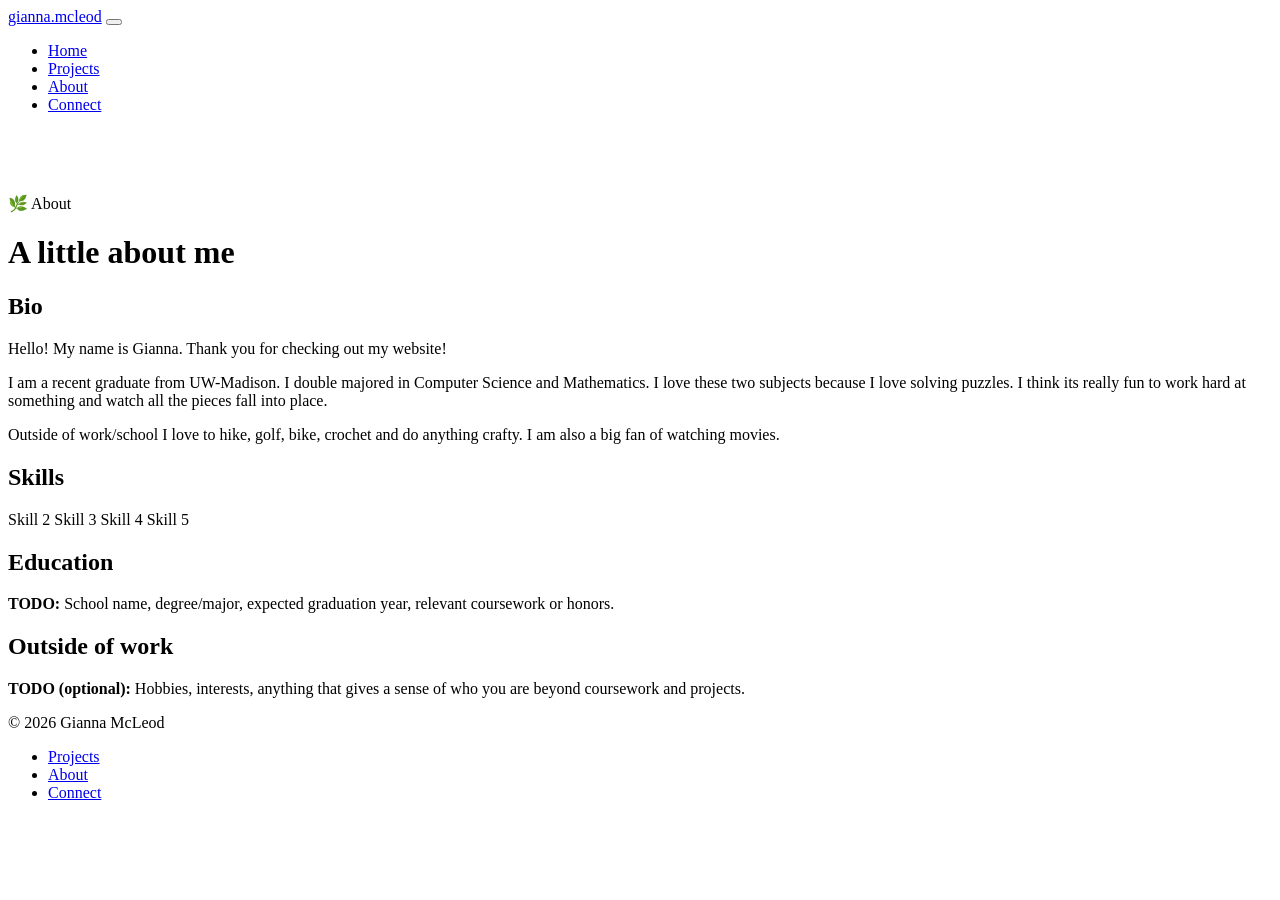
==== about.html @ e1f80352 "Rename About.html to about.html" ====
<!DOCTYPE html>
<html lang="en">
<head>
  <meta charset="UTF-8" />
  <meta name="viewport" content="width=device-width, initial-scale=1.0" />
  <title>About — Gianna McLeod</title>
  <link rel="stylesheet" href="styles.css" />
</head>
<body>

  <nav class="site-nav">
    <div class="nav-inner">
      <a href="index.html" class="nav-logo"><span class="dot"></span>gianna.mcleod</a>
      <button class="nav-toggle" aria-label="Toggle navigation"><span></span></button>
      <ul class="nav-links">
        <li><a href="index.html">Home</a></li>
        <li><a href="projects.html">Projects</a></li>
        <li><a href="about.html" aria-current="page">About</a></li>
        <li><a href="connect.html">Connect</a></li>
      </ul>
    </div>
  </nav>

  <main>
    <div class="wrap">

      <header class="tight" style="padding-top: 48px;">
        <p class="eyebrow">🌿 About</p>
        <h1>A little about me</h1>
      </header>
      <section class="tight prose">
        <h2>Bio</h2>
        <div class="placeholder-block">
          <p>Hello! My name is Gianna. Thank you for checking out my website!</p>
          <p>I am a recent graduate from UW-Madison. I double majored in Computer Science and Mathematics. 
          I love these two subjects because I love solving puzzles. I think its really fun to work hard
          at something and watch all the pieces fall into place.</p>
          <p>Outside of work/school I love to hike, golf, bike, crochet and do anything crafty. I am also 
          a big fan of watching movies.</p>
        </div>
      </section>
      <section class="tight">
        <h2>Skills</h2>
        <div class="skills-grid">
          <span class="skill-chip"></span>
          <span class="skill-chip">Skill 2</span>
          <span class="skill-chip">Skill 3</span>
          <span class="skill-chip">Skill 4</span>
          <span class="skill-chip">Skill 5</span>
        </div>
      </section>

      <!-- ============================================================
           EDUCATION
           Replace with your actual program, expected graduation, etc.
           ============================================================ -->
      <section class="tight prose">
        <h2>Education</h2>
        <div class="placeholder-block">
          <strong>TODO:</strong> School name, degree/major, expected graduation year,
          relevant coursework or honors.
        </div>
      </section>

      <!-- ============================================================
           INTERESTS / OUTSIDE OF WORK
           Optional section — delete if you don't want it.
           ============================================================ -->
      <section class="tight prose">
        <h2>Outside of work</h2>
        <div class="placeholder-block">
          <strong>TODO (optional):</strong> Hobbies, interests, anything that gives a
          sense of who you are beyond coursework and projects.
        </div>
      </section>

    </div>
  </main>

  <footer>
    <div class="wrap-wide">
      <p>&copy; 2026 Gianna McLeod</p>
      <ul class="footer-links">
        <li><a href="projects.html">Projects</a></li>
        <li><a href="about.html">About</a></li>
        <li><a href="connect.html">Connect</a></li>
      </ul>
    </div>
  </footer>

  <script src="script.js"></script>
</body>
</html>
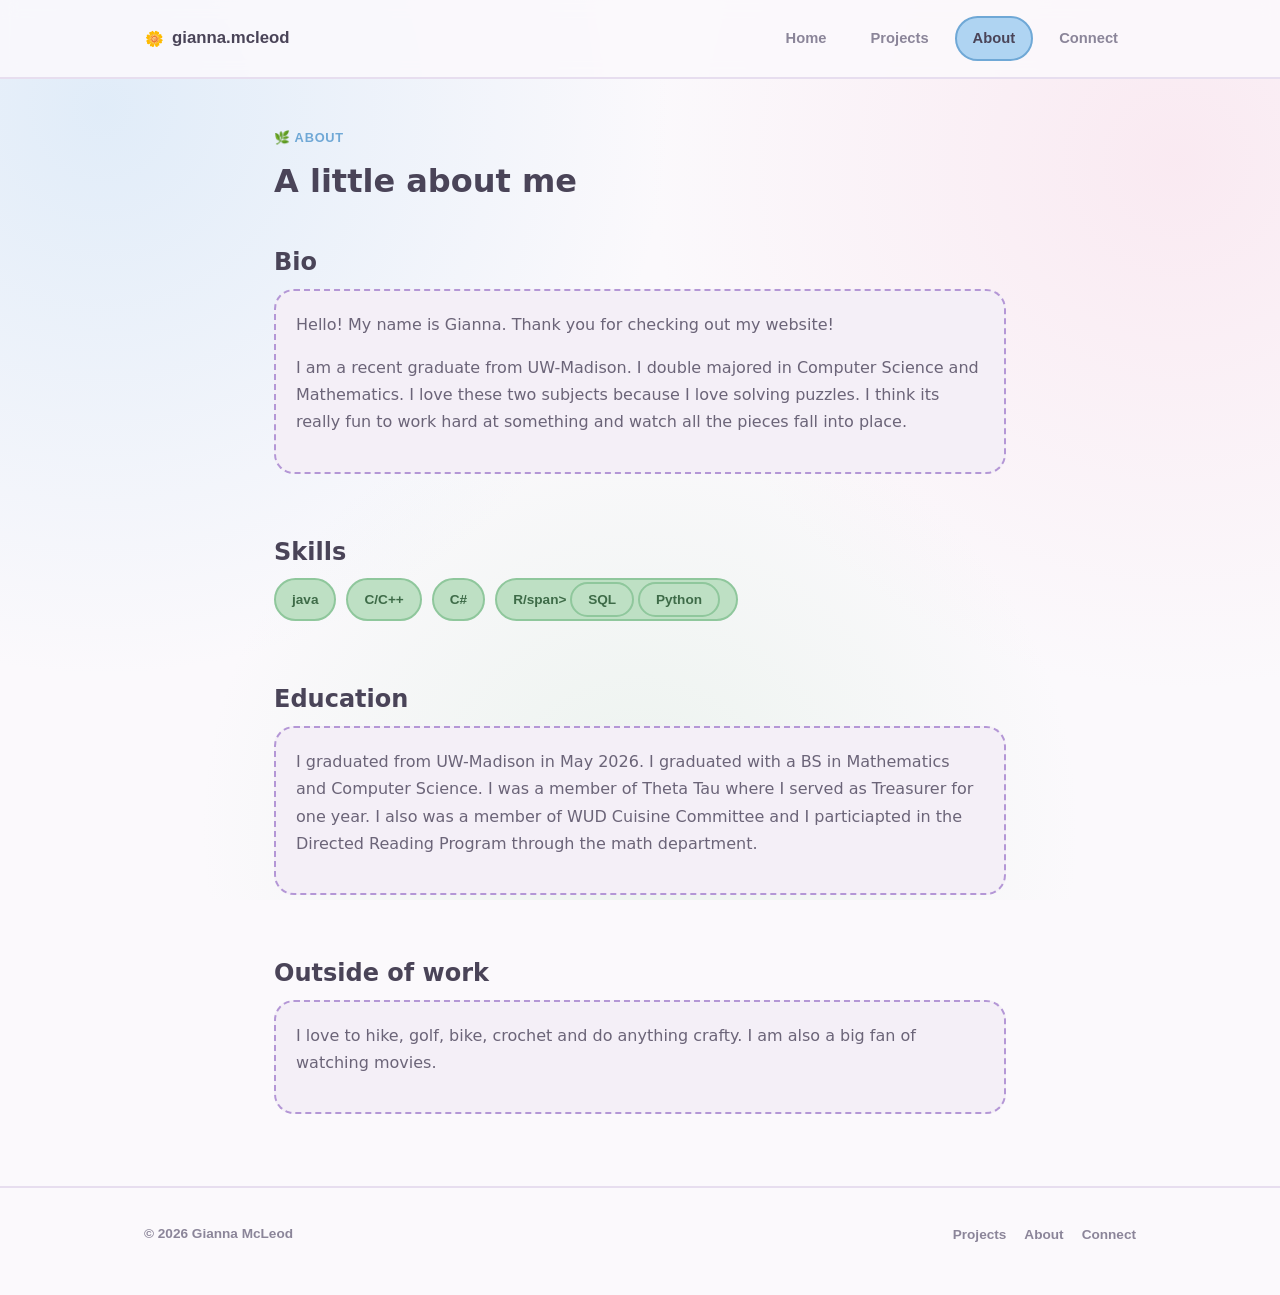
==== commit ad6a6819: "Update about.html" ====
--- a/about.html
+++ b/about.html
@@ -35,42 +35,32 @@
           <p>I am a recent graduate from UW-Madison. I double majored in Computer Science and Mathematics. 
           I love these two subjects because I love solving puzzles. I think its really fun to work hard
           at something and watch all the pieces fall into place.</p>
-          <p>Outside of work/school I love to hike, golf, bike, crochet and do anything crafty. I am also 
-          a big fan of watching movies.</p>
         </div>
       </section>
       <section class="tight">
         <h2>Skills</h2>
         <div class="skills-grid">
-          <span class="skill-chip"></span>
-          <span class="skill-chip">Skill 2</span>
-          <span class="skill-chip">Skill 3</span>
-          <span class="skill-chip">Skill 4</span>
-          <span class="skill-chip">Skill 5</span>
+          <span class="skill-chip">java</span>
+          <span class="skill-chip">C/C++</span>
+          <span class="skill-chip">C#</span>
+          <span class="skill-chip">R/span>
+          <span class="skill-chip">SQL</span>
+          <span class="skill-chip">Python</span>
         </div>
       </section>
-
-      <!-- ============================================================
-           EDUCATION
-           Replace with your actual program, expected graduation, etc.
-           ============================================================ -->
       <section class="tight prose">
         <h2>Education</h2>
         <div class="placeholder-block">
-          <strong>TODO:</strong> School name, degree/major, expected graduation year,
-          relevant coursework or honors.
+          <p>I graduated from UW-Madison in May 2026. I graduated with a BS in Mathematics and Computer Science.
+          I was a member of Theta Tau where I served as Treasurer for one year. I also was a member of 
+          WUD Cuisine Committee and I particiapted in the Directed Reading Program through the math department. </p>
         </div>
       </section>
-
-      <!-- ============================================================
-           INTERESTS / OUTSIDE OF WORK
-           Optional section — delete if you don't want it.
-           ============================================================ -->
+      
       <section class="tight prose">
         <h2>Outside of work</h2>
         <div class="placeholder-block">
-          <strong>TODO (optional):</strong> Hobbies, interests, anything that gives a
-          sense of who you are beyond coursework and projects.
+          <p>I love to hike, golf, bike, crochet and do anything crafty. I am also a big fan of watching movies.</p>
         </div>
       </section>
 
--- a/styles.css
+++ b/styles.css
@@ -0,0 +1,563 @@
+/* ============================================================
+   Design tokens — Wildflower Field
+   Palette: sky, blush, lilac, buttercup, sage, ink (soft, never true black)
+   Type: Fredoka (display, rounded + cute) / Quicksand (body + utility)
+   ============================================================ */
+
+@import url('https://fonts.googleapis.com/css2?family=Fredoka:wght@400;500;600;700&family=Quicksand:wght@400;500;600;700&display=swap');
+
+:root {
+  --paper: #FBF9FC;
+  --paper-dim: #F4EFF7;
+  --ink: #4A4458;
+  --ink-soft: #6B6478;
+  --slate: #8B8599;
+
+  --sky: #AFD4F2;
+  --sky-deep: #6FA8D6;
+  --blush: #F6C6D9;
+  --blush-deep: #E896B4;
+  --lilac: #D9C6ED;
+  --lilac-deep: #B497D6;
+  --buttercup: #FCE59E;
+  --buttercup-deep: #E8C458;
+  --sage: #BEE0C4;
+  --sage-deep: #8FC79C;
+
+  --line: #E7DEEF;
+  --line-strong: #D6C6E5;
+
+  --radius: 20px;
+  --radius-sm: 14px;
+  --max-w: 780px;
+  --wide-w: 1040px;
+
+  --ease: cubic-bezier(0.22, 1, 0.36, 1);
+}
+
+@media (prefers-reduced-motion: reduce) {
+  * { animation-duration: 0.001ms !important; animation-iteration-count: 1 !important; transition-duration: 0.001ms !important; scroll-behavior: auto !important; }
+}
+
+* { box-sizing: border-box; }
+
+html { scroll-behavior: smooth; }
+
+body {
+  margin: 0;
+  background: var(--paper);
+  background-image:
+    radial-gradient(circle at 8% 12%, rgba(175, 212, 242, 0.35), transparent 40%),
+    radial-gradient(circle at 92% 18%, rgba(246, 198, 217, 0.3), transparent 38%),
+    radial-gradient(circle at 50% 92%, rgba(190, 224, 196, 0.25), transparent 42%);
+  background-attachment: fixed;
+  color: var(--ink);
+  font-family: 'Quicksand', system-ui, sans-serif;
+  font-size: 16px;
+  line-height: 1.7;
+  -webkit-font-smoothing: antialiased;
+}
+
+h1, h2, h3, h4 {
+  font-family: 'Fredoka', system-ui, sans-serif;
+  color: var(--ink);
+  line-height: 1.2;
+  margin: 0 0 0.5em;
+  font-weight: 600;
+  letter-spacing: 0;
+}
+
+p { margin: 0 0 1em; color: var(--ink-soft); font-weight: 500; }
+
+a {
+  color: var(--sky-deep);
+  text-decoration: none;
+}
+
+.eyebrow {
+  font-family: 'Quicksand', sans-serif;
+  font-size: 0.8rem;
+  font-weight: 700;
+  letter-spacing: 0.06em;
+  text-transform: uppercase;
+  color: var(--sky-deep);
+}
+
+/* ---------------- Layout shells ---------------- */
+
+.wrap {
+  max-width: var(--max-w);
+  margin: 0 auto;
+  padding: 0 24px;
+}
+
+.wrap-wide {
+  max-width: var(--wide-w);
+  margin: 0 auto;
+  padding: 0 24px;
+}
+
+main { display: block; }
+
+section { padding: 56px 0; }
+section.tight { padding: 32px 0; }
+
+/* ---------------- Nav ---------------- */
+
+.site-nav {
+  position: sticky;
+  top: 0;
+  z-index: 20;
+  background: rgba(251, 249, 252, 0.88);
+  backdrop-filter: blur(8px);
+  border-bottom: 2px solid var(--line);
+}
+
+.nav-inner {
+  max-width: var(--wide-w);
+  margin: 0 auto;
+  padding: 16px 24px;
+  display: flex;
+  align-items: center;
+  justify-content: space-between;
+}
+
+.nav-logo {
+  font-family: 'Fredoka', sans-serif;
+  font-weight: 600;
+  font-size: 1.05rem;
+  color: var(--ink);
+  display: flex;
+  align-items: center;
+  gap: 8px;
+}
+
+.nav-logo .dot {
+  width: 20px;
+  height: 20px;
+  display: inline-flex;
+  align-items: center;
+  justify-content: center;
+  font-size: 15px;
+  line-height: 1;
+}
+.nav-logo .dot::before {
+  content: '🌼';
+}
+
+.nav-links {
+  display: flex;
+  gap: 8px;
+  list-style: none;
+  margin: 0;
+  padding: 0;
+}
+
+.nav-links a {
+  font-family: 'Quicksand', sans-serif;
+  font-size: 0.92rem;
+  font-weight: 600;
+  color: var(--slate);
+  padding: 8px 16px;
+  border-radius: 100px;
+  border: 2px solid transparent;
+  transition: color 0.2s var(--ease), background 0.2s var(--ease), border-color 0.2s var(--ease);
+  display: inline-block;
+}
+
+.nav-links a:hover { color: var(--ink); background: var(--paper-dim); }
+
+.nav-links a[aria-current="page"] {
+  color: var(--ink);
+  background: var(--sky);
+  border-color: var(--sky-deep);
+}
+
+.nav-toggle {
+  display: none;
+  background: var(--paper-dim);
+  border: 2px solid var(--line-strong);
+  border-radius: 10px;
+  width: 38px;
+  height: 38px;
+  cursor: pointer;
+}
+
+.nav-toggle span,
+.nav-toggle span::before,
+.nav-toggle span::after {
+  content: '';
+  display: block;
+  width: 16px;
+  height: 2px;
+  border-radius: 2px;
+  background: var(--ink);
+  margin: 0 auto;
+  position: relative;
+}
+.nav-toggle span::before { top: -5px; }
+.nav-toggle span::after { top: 3px; }
+
+@media (max-width: 640px) {
+  .nav-toggle { display: block; }
+  .nav-links {
+    position: absolute;
+    top: 100%;
+    left: 0;
+    right: 0;
+    background: var(--paper);
+    border-bottom: 2px solid var(--line);
+    flex-direction: column;
+    gap: 4px;
+    display: none;
+    padding: 12px 24px 20px;
+  }
+  .nav-links.open { display: flex; }
+  .nav-links a { padding: 10px 14px; }
+}
+
+/* ---------------- Signature: wildflower sprig divider ---------------- */
+
+.pulse-rule {
+  width: 100%;
+  height: 40px;
+  display: block;
+  opacity: 0.9;
+}
+
+/* ---------------- Hero ---------------- */
+
+.hero {
+  padding: 88px 0 40px;
+  position: relative;
+  overflow: hidden;
+}
+
+.hero-eyebrow {
+  margin-bottom: 18px;
+  display: inline-flex;
+  align-items: center;
+  gap: 6px;
+}
+
+.hero h1 {
+  font-size: clamp(2.2rem, 5.6vw, 3.3rem);
+  max-width: 15ch;
+}
+
+.hero .lede {
+  font-size: 1.1rem;
+  max-width: 52ch;
+  color: var(--ink-soft);
+}
+
+.hero-actions {
+  display: flex;
+  gap: 14px;
+  margin-top: 28px;
+  flex-wrap: wrap;
+}
+
+.btn {
+  font-family: 'Quicksand', sans-serif;
+  font-weight: 700;
+  font-size: 0.92rem;
+  padding: 13px 24px;
+  border-radius: 100px;
+  display: inline-flex;
+  align-items: center;
+  gap: 8px;
+  transition: transform 0.18s var(--ease), box-shadow 0.18s var(--ease), background 0.18s var(--ease);
+  border: 2px solid transparent;
+}
+
+.btn-primary {
+  background: var(--sky);
+  color: #2E4E68;
+  border-color: var(--sky-deep);
+  box-shadow: 0 4px 0 var(--sky-deep);
+}
+.btn-primary:hover { transform: translateY(-2px); box-shadow: 0 6px 0 var(--sky-deep); }
+.btn-primary:active { transform: translateY(1px); box-shadow: 0 2px 0 var(--sky-deep); }
+
+.btn-ghost {
+  border: 2px solid var(--blush-deep);
+  color: #8A4A63;
+  background: var(--blush);
+}
+.btn-ghost:hover { transform: translateY(-2px); }
+
+/* ---------------- Highlight cards (home) ---------------- */
+
+.highlight-grid {
+  display: grid;
+  grid-template-columns: repeat(3, 1fr);
+  gap: 18px;
+}
+
+@media (max-width: 720px) {
+  .highlight-grid { grid-template-columns: 1fr; }
+}
+
+.highlight-card {
+  border: 2px solid var(--line);
+  border-radius: var(--radius);
+  padding: 22px;
+  background: #FFFFFF;
+  transition: box-shadow 0.2s var(--ease), transform 0.2s var(--ease), border-color 0.2s var(--ease);
+}
+
+.highlight-card:nth-of-type(3n+1) { border-color: var(--sky); }
+.highlight-card:nth-of-type(3n+2) { border-color: var(--blush); }
+.highlight-card:nth-of-type(3n+3) { border-color: var(--sage); }
+
+.highlight-card:hover {
+  box-shadow: 0 10px 24px -10px rgba(180, 151, 214, 0.35);
+  transform: translateY(-3px);
+}
+
+.highlight-card .tag-mono {
+  display: inline-block;
+  margin-bottom: 10px;
+}
+
+.highlight-card h3 {
+  font-size: 1.15rem;
+  margin-bottom: 6px;
+}
+
+.highlight-card p {
+  font-size: 0.92rem;
+  margin-bottom: 0;
+}
+
+/* ---------------- Section headers ---------------- */
+
+.section-head {
+  display: flex;
+  align-items: baseline;
+  justify-content: space-between;
+  gap: 16px;
+  margin-bottom: 26px;
+  flex-wrap: wrap;
+}
+
+.section-head h2 {
+  font-size: 1.6rem;
+}
+
+/* ---------------- Project cards ---------------- */
+
+.project-grid {
+  display: grid;
+  gap: 20px;
+}
+
+.project-card {
+  border: 2px solid var(--line);
+  border-radius: var(--radius);
+  padding: 26px;
+  background: #FFFFFF;
+  transition: box-shadow 0.2s var(--ease), border-color 0.2s var(--ease), transform 0.2s var(--ease);
+}
+
+.project-card:nth-of-type(6n+1) { border-color: var(--sky); }
+.project-card:nth-of-type(6n+2) { border-color: var(--blush); }
+.project-card:nth-of-type(6n+3) { border-color: var(--buttercup-deep); }
+.project-card:nth-of-type(6n+4) { border-color: var(--sage); }
+.project-card:nth-of-type(6n+5) { border-color: var(--lilac); }
+.project-card:nth-of-type(6n+6) { border-color: var(--sky); }
+
+.project-card:hover {
+  box-shadow: 0 12px 28px -14px rgba(180, 151, 214, 0.4);
+  transform: translateY(-2px);
+}
+
+.project-card-head {
+  display: flex;
+  align-items: center;
+  justify-content: space-between;
+  gap: 12px;
+  margin-bottom: 10px;
+}
+
+.project-card-head h3 {
+  font-size: 1.3rem;
+  margin: 0;
+}
+
+.tag-mono {
+  font-family: 'Quicksand', sans-serif;
+  font-size: 0.72rem;
+  font-weight: 700;
+  letter-spacing: 0.04em;
+  text-transform: uppercase;
+  color: #5C4A70;
+  background: var(--lilac);
+  border: 2px solid var(--lilac-deep);
+  padding: 4px 12px;
+  border-radius: 100px;
+  white-space: nowrap;
+}
+
+.project-card-body p {
+  font-size: 0.97rem;
+}
+
+.project-card-body video,
+.project-card-body iframe {
+  width: 100%;
+  border-radius: var(--radius-sm);
+  border: 2px solid var(--line);
+  margin-top: 6px;
+  display: block;
+}
+
+.project-card-body iframe { height: 480px; }
+
+.caption {
+  font-family: 'Quicksand', sans-serif;
+  font-size: 0.8rem;
+  font-weight: 600;
+  color: var(--slate);
+  margin-top: 6px;
+}
+
+.project-link {
+  display: inline-flex;
+  align-items: center;
+  gap: 6px;
+  font-family: 'Quicksand', sans-serif;
+  font-size: 0.92rem;
+  font-weight: 700;
+  color: var(--sky-deep);
+  border-bottom: 2px solid transparent;
+  transition: border-color 0.2s var(--ease), transform 0.2s var(--ease);
+}
+.project-link:hover { border-color: var(--sky-deep); }
+.project-link .arrow { transition: transform 0.2s var(--ease); display: inline-block; }
+.project-link:hover .arrow { transform: translateX(3px); }
+
+/* ---------------- Generic content blocks ---------------- */
+
+.prose p { font-size: 1rem; }
+
+.divider {
+  height: 0;
+  border: none;
+  margin: 48px 0;
+}
+
+/* ---------------- Placeholder blocks (about / connect skeletons) ---------------- */
+
+.placeholder-block {
+  border: 2px dashed var(--lilac-deep);
+  border-radius: var(--radius);
+  padding: 20px;
+  background: var(--paper-dim);
+  color: var(--ink-soft);
+  font-size: 0.92rem;
+}
+
+.placeholder-block strong { color: var(--ink); }
+
+.skills-grid {
+  display: flex;
+  flex-wrap: wrap;
+  gap: 10px;
+}
+
+.skill-chip {
+  font-family: 'Quicksand', sans-serif;
+  font-size: 0.85rem;
+  font-weight: 600;
+  padding: 8px 16px;
+  border-radius: 100px;
+  border: 2px solid var(--sage-deep);
+  color: #3E6B48;
+  background: var(--sage);
+}
+
+.contact-list {
+  display: grid;
+  gap: 12px;
+  list-style: none;
+  padding: 0;
+  margin: 0;
+}
+
+.contact-list li {
+  display: flex;
+  align-items: center;
+  gap: 12px;
+  padding: 16px 18px;
+  border: 2px solid var(--line);
+  border-radius: var(--radius);
+  background: #FFFFFF;
+  font-family: 'Quicksand', sans-serif;
+  font-weight: 600;
+  font-size: 0.95rem;
+}
+
+.contact-list li:nth-child(4n+1) { border-color: var(--sky); }
+.contact-list li:nth-child(4n+2) { border-color: var(--blush); }
+.contact-list li:nth-child(4n+3) { border-color: var(--sage); }
+.contact-list li:nth-child(4n+4) { border-color: var(--lilac); }
+
+.contact-list .label {
+  color: var(--slate);
+  min-width: 84px;
+  font-size: 0.75rem;
+  font-weight: 700;
+  text-transform: uppercase;
+  letter-spacing: 0.05em;
+}
+
+/* ---------------- Footer ---------------- */
+
+footer {
+  border-top: 2px solid var(--line);
+  padding: 32px 0 48px;
+  margin-top: 40px;
+}
+
+footer .wrap-wide {
+  display: flex;
+  align-items: center;
+  justify-content: space-between;
+  flex-wrap: wrap;
+  gap: 12px;
+}
+
+footer p {
+  font-family: 'Quicksand', sans-serif;
+  font-weight: 600;
+  font-size: 0.85rem;
+  color: var(--slate);
+  margin: 0;
+}
+
+footer .footer-links {
+  display: flex;
+  gap: 18px;
+  list-style: none;
+  padding: 0;
+  margin: 0;
+}
+
+footer .footer-links a {
+  font-family: 'Quicksand', sans-serif;
+  font-weight: 600;
+  font-size: 0.85rem;
+  color: var(--slate);
+}
+footer .footer-links a:hover { color: var(--sky-deep); }
+
+/* ---------------- Focus states ---------------- */
+
+a:focus-visible,
+button:focus-visible {
+  outline: 2px solid var(--sky-deep);
+  outline-offset: 2px;
+  border-radius: 4px;
+}
